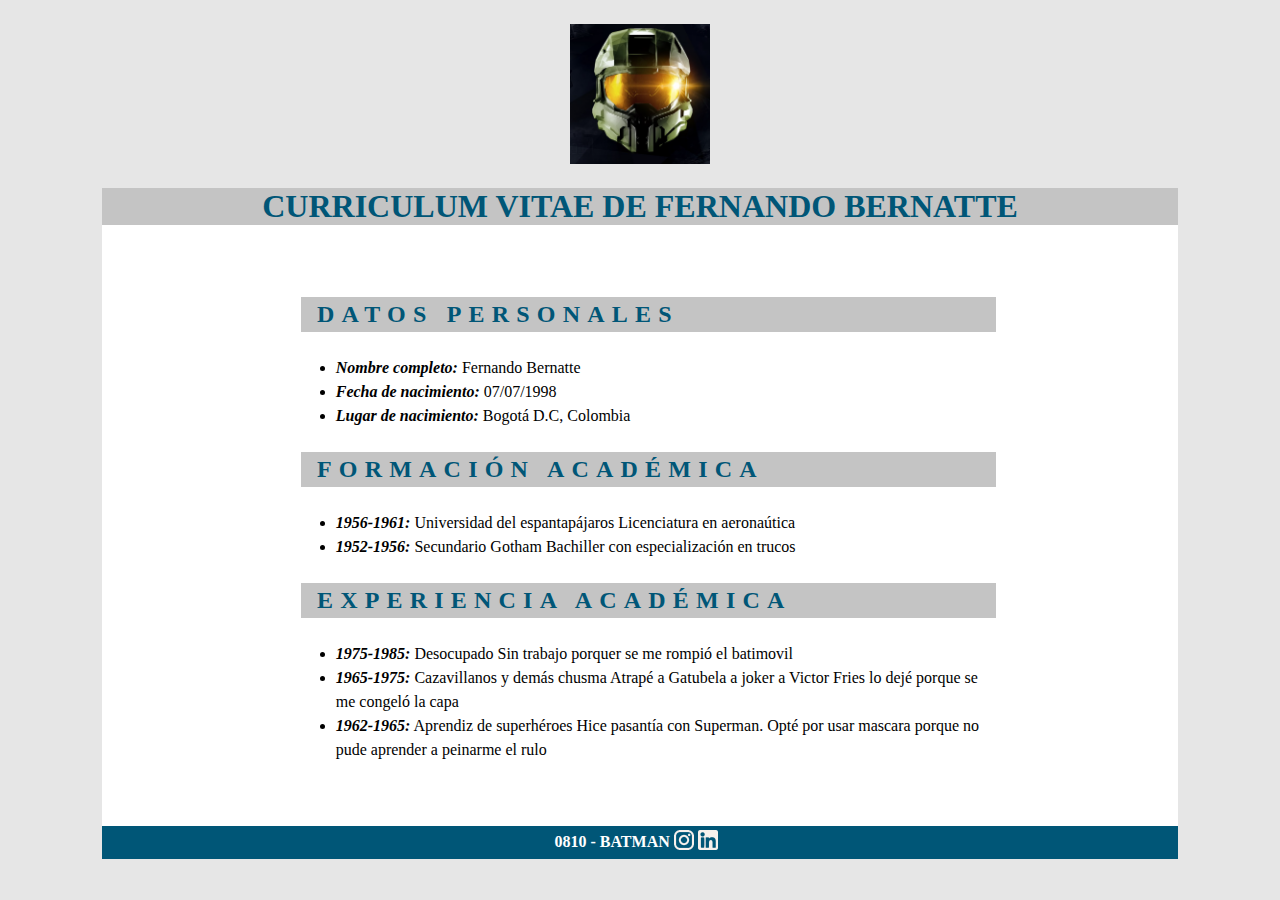
==== index.html @ 6759fad5 "Subo los archivos de la actividad 7 de FrontEND 1" ====
<!DOCTYPE html>
<html lang="en">

<head>
    <meta charset="UTF-8">
    <meta http-equiv="X-UA-Compatible" content="IE=edge">
    <meta name="viewport" content="width=device-width, initial-scale=1.0">
    <title>Document</title>
    <link rel="stylesheet" href="estilos/styles.css">
</head>

<body>

    <header>

        <img src="img/foto-portada.png" alt="Foto de masterchief de Halo" height="140" width="140" />
        <h1>CURRICULUM VITAE DE FERNANDO BERNATTE</h1>

    </header>

    <main>

        <div id="prime">

            <section>

                <h3>DATOS PERSONALES</h3>
                <ul>

                    <li class="li-margin"><span class="negrita cursiva">Nombre completo:</span> Fernando Bernatte</li>
                    <li class="li-margin"><span class="negrita cursiva">Fecha de nacimiento:</span> 07/07/1998</li>
                    <li class="li-margin"><span class="negrita cursiva">Lugar de nacimiento:</span> Bogotá D.C, Colombia
                    </li>

                </ul>

            </section>

            <section>

                <h3>FORMACIÓN ACADÉMICA</h3>
                <ul>
                    <li class="li-margin"><span class="negrita cursiva">1956-1961:</span> Universidad del espantapájaros
                        Licenciatura en aeronaútica</li>
                    <li class="li-margin"><span class="negrita cursiva">1952-1956:</span> Secundario Gotham
                        Bachiller con especialización en trucos</li>
                </ul>

            </section>

            <section>

                <h3>EXPERIENCIA ACADÉMICA</h3>
                <ul>

                    <li class="li-margin"><span class="negrita cursiva">1975-1985:</span> Desocupado
                        Sin trabajo porquer se me rompió el batimovil</li>
                    <li class="li-margin"><span class="negrita cursiva">1965-1975:</span> Cazavillanos y demás chusma
                        Atrapé a Gatubela a joker a Victor Fries lo dejé porque se me congeló la capa</li>
                    <li class="li-margin"><span class="negrita cursiva">1962-1965:</span> Aprendiz de superhéroes
                        Hice pasantía con Superman. Opté por usar mascara porque no pude aprender a peinarme el rulo
                    </li>

                </ul>

            </section>

        </div>

    </main>

    <footer>
        <div>
            <div>0810 - BATMAN</div>
            <a href="#" alt="Instagram"><img src="img/insta.png" alt="Instagram Logo"></a>
            <a href="#" alt="Linkedin"><img src="img/linked.png" alt="Linked In Logo"></a>
        </div>
    </footer>

</body>

</html>
---- estilos/styles.css ----
* {
    margin: 0;
    padding: 0;
    font-size: 16px;
}

body {
    background-color: #E6E6E6;
    margin-left: 8%;
    margin-right: 8%;
    margin-top: 24px;
}

header {
    background-color: #E6E6E6;
}

header >    img {
    display: block;
    margin-left: auto;
    margin-right: auto;
    margin-bottom: 24px;
}

header > h1 {
    font-family: Times New Roman;
    font-style: normal;
    font-size: 32px;
    text-align: center;
    background-color: #C4C4C4;
    color: #005677
}

main {
    background-color: #FFFFFF;
    padding-left: 7.11%;
    padding-right: 5.5%;
}

#prime {
    margin-left: 13%;
    margin-right: 13%;
    padding-bottom: 64px;
    padding-top: 48px;
}

.negrita {
    font-weight: bold;
}

.cursiva {
    font-style: italic;
}

ul {
    margin-left: 5%;
    line-height: 24px;
}

h3 {
    background-color: #C4C4C4;
    color: #005677;
    font-weight: bold;
    letter-spacing: 0.6ch;
    word-spacing: normal;
    font-family: Times New Roman;
    font-size: 24px;
    margin-top: 24px;
    margin-bottom: 24px;
    padding-left: 16px;
    padding-bottom: 4px;
    padding-top: 4px;
}

footer {
    background-color: #005677;
    color: #FFFFFF;
    padding-bottom: 4px;
    padding-top: 4px;
    margin-bottom: 24px;
    font-weight: bold;
    font-size: 24px;
}

footer > div {
    margin-right: auto;
    margin-left: auto;
    width: 171px;
}

footer > div > * {
    display: inline-block;
    vertical-align: middle;
    margin-bottom: 1px;
}
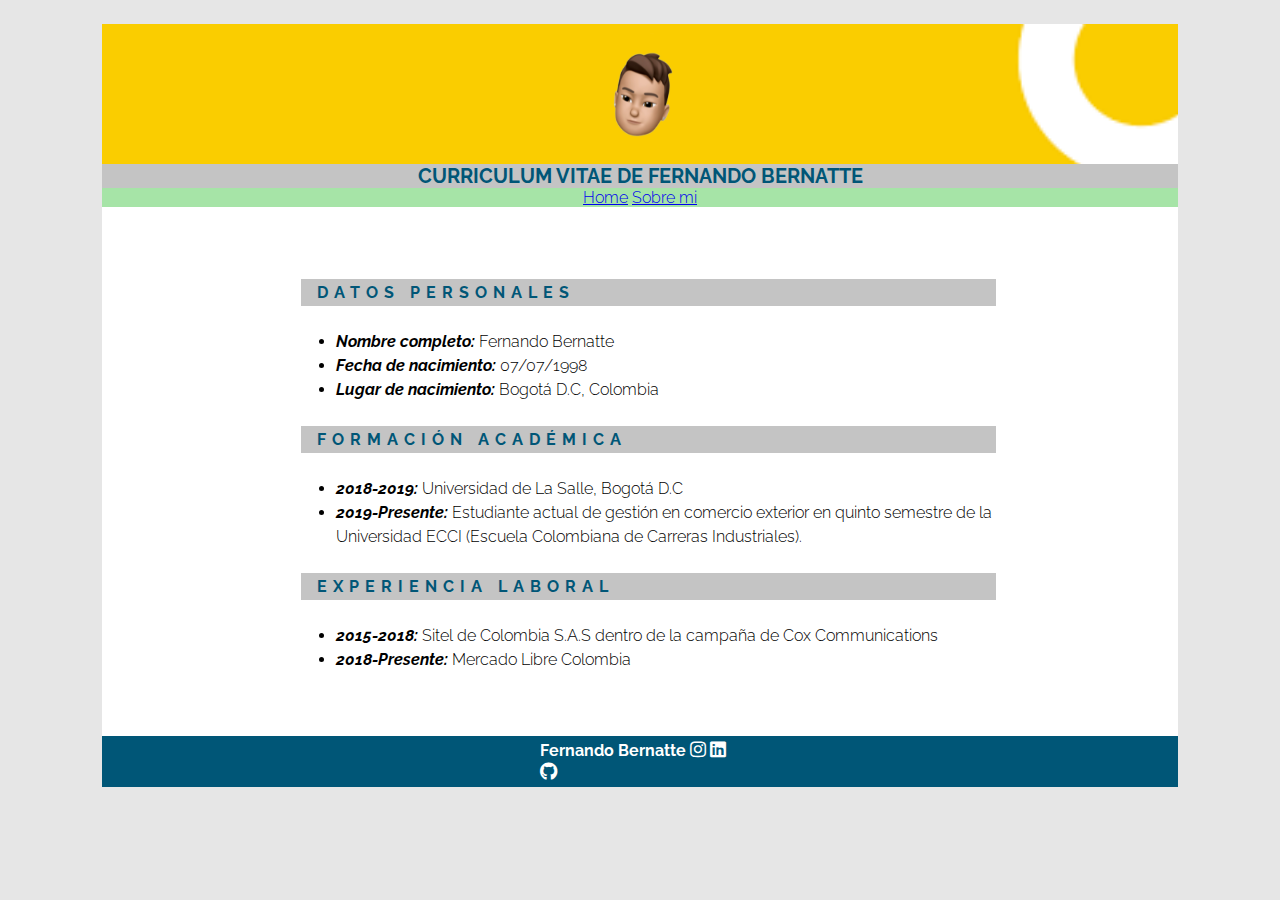
==== commit d985e40b: "Subo el commit de la consigna de la clase 8 de FrontEnd 1" ====
--- a/index.html
+++ b/index.html
@@ -7,15 +7,25 @@
     <meta name="viewport" content="width=device-width, initial-scale=1.0">
     <title>Document</title>
     <link rel="stylesheet" href="estilos/styles.css">
+
+    <link rel="stylesheet" href="https://use.fontawesome.com/releases/v5.15.2/css/all.css">
+
+    <link rel="preconnect" href="https://fonts.gstatic.com">
+    <link href="https://fonts.googleapis.com/css2?family=Raleway:wght@200&display=swap" rel="stylesheet">
 </head>
 
 <body>
 
     <header>
 
-        <img src="img/foto-portada.png" alt="Foto de masterchief de Halo" height="140" width="140" />
+        <img src="img/foto-fer-apple.png" alt="Foto de masterchief de Halo" height="140" width="140" />
         <h1>CURRICULUM VITAE DE FERNANDO BERNATTE</h1>
-
+        <nav>
+            <div class="topnav">
+                <a class="active" href="index.html">Home</a>
+                <a href="sobre-mi.html" target="_blank">Sobre mi</a>
+            </div>
+        </nav>
     </header>
 
     <main>
@@ -40,25 +50,23 @@
 
                 <h3>FORMACIÓN ACADÉMICA</h3>
                 <ul>
-                    <li class="li-margin"><span class="negrita cursiva">1956-1961:</span> Universidad del espantapájaros
-                        Licenciatura en aeronaútica</li>
-                    <li class="li-margin"><span class="negrita cursiva">1952-1956:</span> Secundario Gotham
-                        Bachiller con especialización en trucos</li>
+                    <li class="li-margin"><span class="negrita cursiva">2018-2019:</span> Universidad de La Salle,
+                        Bogotá D.C</li>
+                    <li class="li-margin"><span class="negrita cursiva">2019-Presente:</span> Estudiante actual de
+                        gestión en comercio exterior en quinto semestre de la Universidad ECCI (Escuela Colombiana de
+                        Carreras Industriales).</li>
                 </ul>
 
             </section>
 
             <section>
 
-                <h3>EXPERIENCIA ACADÉMICA</h3>
+                <h3>EXPERIENCIA LABORAL</h3>
                 <ul>
 
-                    <li class="li-margin"><span class="negrita cursiva">1975-1985:</span> Desocupado
-                        Sin trabajo porquer se me rompió el batimovil</li>
-                    <li class="li-margin"><span class="negrita cursiva">1965-1975:</span> Cazavillanos y demás chusma
-                        Atrapé a Gatubela a joker a Victor Fries lo dejé porque se me congeló la capa</li>
-                    <li class="li-margin"><span class="negrita cursiva">1962-1965:</span> Aprendiz de superhéroes
-                        Hice pasantía con Superman. Opté por usar mascara porque no pude aprender a peinarme el rulo
+                    <li class="li-margin"><span class="negrita cursiva">2015-2018:</span> Sitel de Colombia S.A.S dentro
+                        de la campaña de Cox Communications</li>
+                    <li class="li-margin"><span class="negrita cursiva">2018-Presente:</span> Mercado Libre Colombia
                     </li>
 
                 </ul>
@@ -71,9 +79,12 @@
 
     <footer>
         <div>
-            <div>0810 - BATMAN</div>
-            <a href="#" alt="Instagram"><img src="img/insta.png" alt="Instagram Logo"></a>
-            <a href="#" alt="Linkedin"><img src="img/linked.png" alt="Linked In Logo"></a>
+            <div>Fernando Bernatte</div>
+            <a href="https://www.instagram.com/fernandob98/?hl=es" target="_blank" alt="Instagram"><i
+                    class="fab fa-instagram"></i></a>
+            <a href="https://www.linkedin.com/in/nandobernatte/" target="_blank" alt="Linkedin"><i
+                    class="fab fa-linkedin"></i></a>
+            <a href="https://github.com/fbernatte" target="_blank" alt="GitHub"><i class="fab fa-github"></i></a>
         </div>
     </footer>
 
--- a/estilos/styles.css
+++ b/estilos/styles.css
@@ -2,6 +2,8 @@
     margin: 0;
     padding: 0;
     font-size: 16px;
+    font-family: 'Raleway', sans-serif;
+    font-weight: 300;
 }
 
 body {
@@ -13,19 +15,22 @@
 
 header {
     background-color: #E6E6E6;
+    background-image: url('../img/banner-cv.png');
+    background-repeat: no-repeat;
+    background-size: cover;
 }
 
-header >    img {
+header>img {
     display: block;
     margin-left: auto;
     margin-right: auto;
-    margin-bottom: 24px;
 }
 
-header > h1 {
-    font-family: Times New Roman;
+header>h1 {
+    font-weight: bold;
+    font-family: 'Raleway', sans-serif;
     font-style: normal;
-    font-size: 32px;
+    font-size: 20px;
     text-align: center;
     background-color: #C4C4C4;
     color: #005677
@@ -63,8 +68,7 @@
     font-weight: bold;
     letter-spacing: 0.6ch;
     word-spacing: normal;
-    font-family: Times New Roman;
-    font-size: 24px;
+    font-size: 97%;
     margin-top: 24px;
     margin-bottom: 24px;
     padding-left: 16px;
@@ -82,14 +86,39 @@
     font-size: 24px;
 }
 
-footer > div {
+footer>div {
     margin-right: auto;
     margin-left: auto;
-    width: 171px;
+    width: 200px;
 }
 
-footer > div > * {
+footer>div>* {
     display: inline-block;
     vertical-align: middle;
     margin-bottom: 1px;
 }
+
+.fab {
+    font-size: large;
+    color: white;
+}
+
+.fab:hover {
+    color: red;
+}
+
+body footer div {
+    font-weight: bold;
+}
+
+.topnav {
+    text-align: center;
+    background-color: rgba(130, 238, 238, 0.7);
+    font-weight: 900;
+}
+
+/* Aquí empizan los CSS de la página sobre-mi.html  */
+
+#top-page-2 {
+    text-align: center;
+}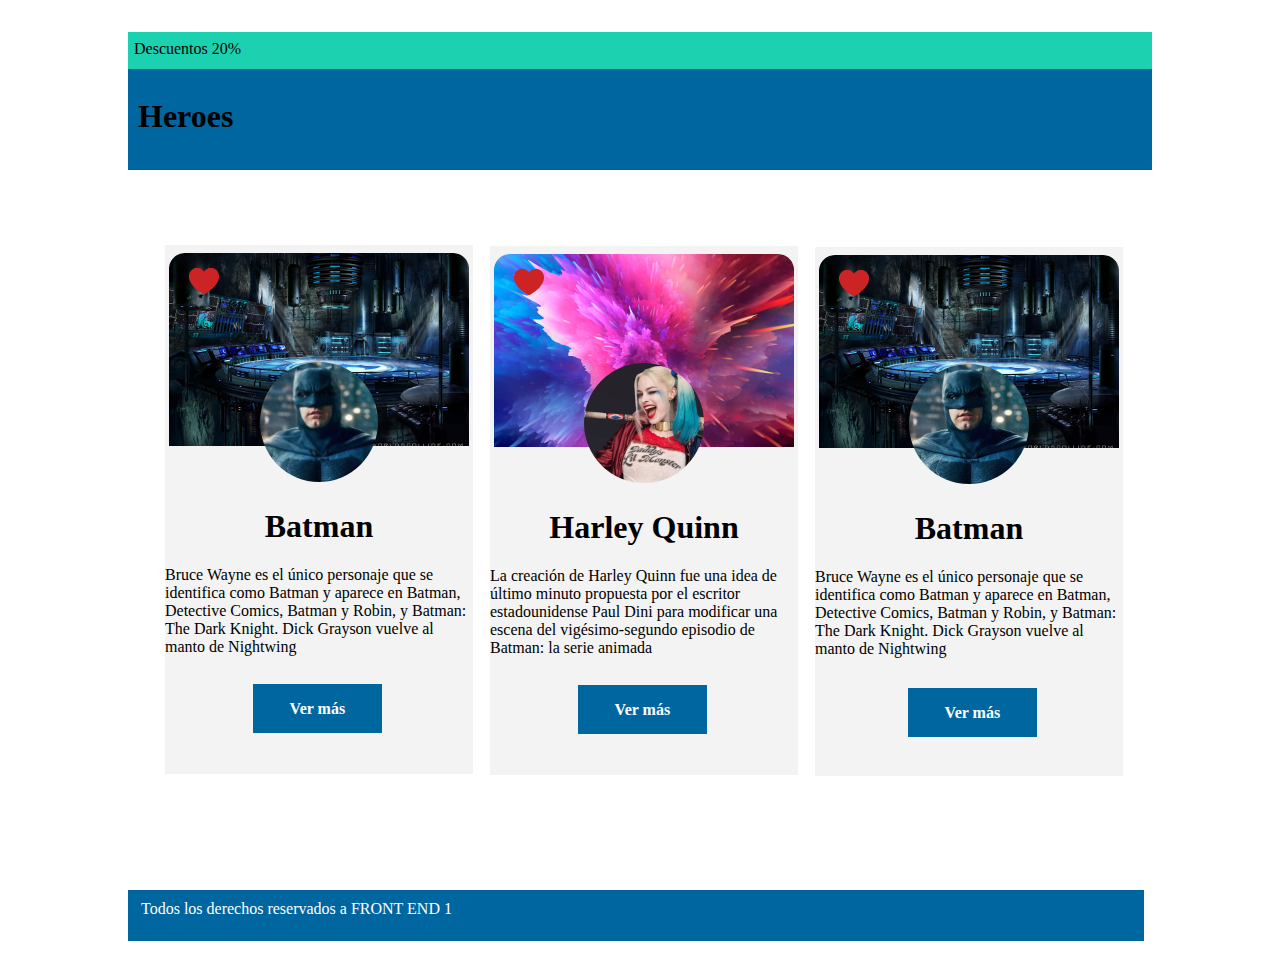
==== commit 387bc020: "Subo la respuesta de la consigna de la clase 10 ya realizada y finalizada" ====
--- a/index.html
+++ b/index.html
@@ -5,88 +5,102 @@
     <meta charset="UTF-8">
     <meta http-equiv="X-UA-Compatible" content="IE=edge">
     <meta name="viewport" content="width=device-width, initial-scale=1.0">
-    <title>Document</title>
-    <link rel="stylesheet" href="estilos/styles.css">
-
-    <link rel="stylesheet" href="https://use.fontawesome.com/releases/v5.15.2/css/all.css">
-
-    <link rel="preconnect" href="https://fonts.gstatic.com">
-    <link href="https://fonts.googleapis.com/css2?family=Raleway:wght@200&display=swap" rel="stylesheet">
+    <title>Consigna de la clase 10</title>
+    <link rel="stylesheet" href="styles.css">
 </head>
 
 <body>
+    <div class="contenedor1">
+        <p id="primerp">Descuentos 20%</p>
+    </div>
+    <div class="contenedor2">
 
-    <header>
+        <h1 class="heroes">Heroes</h1>
 
-        <img src="img/foto-fer-apple.png" alt="Foto de masterchief de Halo" height="140" width="140" />
-        <h1>CURRICULUM VITAE DE FERNANDO BERNATTE</h1>
-        <nav>
-            <div class="topnav">
-                <a class="active" href="index.html">Home</a>
-                <a href="sobre-mi.html" target="_blank">Sobre mi</a>
+    </div>
+
+
+    <main class="main">
+
+
+        <div class="contenedor3">
+            <img class="foto-del-batman-1" src="img/foto-contenedor-3.png" alt="Foto del laboratorio de Batman">
+            <img class="foto1" src="img/foto-pequena-de-batman-izquierda.png" alt="Batman pequeño">
+            <img class="small1" src="./img/small-hearth.png" alt="Foto de un corazon pequeñito">
+
+            <h1 class="primer-batman">Batman</h1>
+            <p class="texto-primer-batman">Bruce Wayne es el único personaje que se identifica como Batman y aparece en
+                Batman, Detective Comics, Batman y Robin, y Batman: The Dark Knight. Dick Grayson vuelve al manto de
+                Nightwing
+
+            </p>
+
+            <div class="contenedor6">
+                <p class="vermas-color">Ver más</p>
             </div>
-        </nav>
-    </header>
-
-    <main>
-
-        <div id="prime">
-
-            <section>
-
-                <h3>DATOS PERSONALES</h3>
-                <ul>
-
-                    <li class="li-margin"><span class="negrita cursiva">Nombre completo:</span> Fernando Bernatte</li>
-                    <li class="li-margin"><span class="negrita cursiva">Fecha de nacimiento:</span> 07/07/1998</li>
-                    <li class="li-margin"><span class="negrita cursiva">Lugar de nacimiento:</span> Bogotá D.C, Colombia
-                    </li>
-
-                </ul>
-
-            </section>
-
-            <section>
-
-                <h3>FORMACIÓN ACADÉMICA</h3>
-                <ul>
-                    <li class="li-margin"><span class="negrita cursiva">2018-2019:</span> Universidad de La Salle,
-                        Bogotá D.C</li>
-                    <li class="li-margin"><span class="negrita cursiva">2019-Presente:</span> Estudiante actual de
-                        gestión en comercio exterior en quinto semestre de la Universidad ECCI (Escuela Colombiana de
-                        Carreras Industriales).</li>
-                </ul>
-
-            </section>
-
-            <section>
-
-                <h3>EXPERIENCIA LABORAL</h3>
-                <ul>
-
-                    <li class="li-margin"><span class="negrita cursiva">2015-2018:</span> Sitel de Colombia S.A.S dentro
-                        de la campaña de Cox Communications</li>
-                    <li class="li-margin"><span class="negrita cursiva">2018-Presente:</span> Mercado Libre Colombia
-                    </li>
-
-                </ul>
-
-            </section>
 
         </div>
+
+
+        <div class="contenedor4">
+
+            <img class="foto-del-batman-2" src="img/foto-contenedor-4.png" alt="Foto de Harley con muchos colores">
+            <img  class="foto2" src="img/foto-pequena-de-centro.png" alt="Foto de Harley Quinn">
+
+            <img class="small2" src="./img/small-hearth.png" alt="Foto de un corazon pequeñito">
+            
+            <h1 class="segundo-batman">Harley Quinn</h1>
+
+            <p class="texto-segundo-batman">La creación de Harley Quinn fue una idea de último minuto propuesta por el
+                escritor estadounidense Paul Dini para modificar una escena del vigésimo-segundo episodio de Batman: la
+                serie animada
+
+            </p>
+
+            <div class="contenedor7">
+                <p class="vermas-color">Ver más</p>
+            </div>
+
+        </div>
+
+
+
+        <div class="contenedor5">
+
+            <img class="foto-del-batman-3" src="img/foto-contenedor-5.png" alt="Otra foto del laboratorio de Batman">
+
+            <img  class="foto3" src="img/foto-pequena-de-batman-derecha.png" alt="Batman pequeño">
+
+
+            <img class="small3"  src="./img/small-hearth.png" alt="Foto de un corazon pequeñito">
+
+
+            <h1 class="tercer-batman">Batman</h1>
+
+            <p class="texto-tercer-batman">Bruce Wayne es el único personaje que se identifica como Batman y aparece en
+                Batman, Detective Comics, Batman y Robin, y Batman: The Dark Knight. Dick Grayson vuelve al manto de
+                Nightwing
+
+            </p>
+
+            <div class="contenedor8">
+
+                <p class="vermas-color">Ver más</p>
+            </div>
+
+        </div>
+
+
 
     </main>
 
     <footer>
-        <div>
-            <div>Fernando Bernatte</div>
-            <a href="https://www.instagram.com/fernandob98/?hl=es" target="_blank" alt="Instagram"><i
-                    class="fab fa-instagram"></i></a>
-            <a href="https://www.linkedin.com/in/nandobernatte/" target="_blank" alt="Linkedin"><i
-                    class="fab fa-linkedin"></i></a>
-            <a href="https://github.com/fbernatte" target="_blank" alt="GitHub"><i class="fab fa-github"></i></a>
-        </div>
+
+        <p class="pfinalabajo">Todos los derechos reservados a FRONT END 1</p>
+
+
     </footer>
+
 
 </body>
 
--- a/styles.css
+++ b/styles.css
@@ -0,0 +1,202 @@
+body {
+    width: 1024px;
+    height: 908px;
+    text-align: center;
+    margin-left: auto;
+    margin-right: auto;
+    margin-top: 32px;
+    margin-bottom: 30px;
+}
+
+#primerp {
+    text-align: left;
+    margin: 0px 0px 3px 6px;
+    background: #1CD1B0;
+    padding: 8px 0px 0px 0px;
+}
+
+.contenedor1 {
+    background: #1CD1B0;
+    height: 38px;
+}
+
+.contenedor2 {
+    text-align: left;
+    background: #00669F;
+    height: 101px;
+    margin: -22px 0px 0px 0px;
+}
+
+.heroes {
+    padding: 29px 0px 0px 10px;
+}
+
+.main {
+    height: 617px;
+    padding-right: 32px;
+    padding-left: 32px;
+    position: relative;
+    width: 952px;
+}
+
+.contenedor3 {
+    height: 529px;
+    margin: 75px 18px 0px 5px;
+    position: absolute;
+    width: 308px;
+    background: #F3F3F3;
+}
+
+.contenedor4 {
+    height: 529px;
+    position: absolute;
+    width: 308px;
+    left: 362px;
+    top: 76px;
+    background: #F3F3F3;
+}
+
+.contenedor5 {
+    height: 529px;
+    position: absolute;
+    width: 308px;
+    margin: 0px 0px 0px 0px;
+    left: 687px;
+    top: 77px;
+    background: #F3F3F3;
+}
+
+h1, p {
+    position: relative;
+}
+
+.primer-batman {
+    top: -88px;
+}
+
+.texto-primer-batman {
+    text-align: left;
+    top: -88px;
+}
+
+.foto-del-batman-1 {
+    margin-right: 631px;
+    padding-top: 8px;
+    width: 300px;
+    height: 193px;
+    margin: 0px 0px 0px 0px;
+    border-radius: 16px 16px 0px 0px;
+}
+
+.foto-del-batman-2 {
+    padding-top: 8px;
+    width: 300px;
+    height: 193px;
+    margin: 0px 0px 0px 0px;
+    border-radius: 16px 16px 0px 0px;
+}
+
+.foto-del-batman-3 {
+    padding-top: 8px;
+    width: 300px;
+    height: 193px;
+    border-radius: 16px 16px 0px 0px;
+}
+
+.segundo-batman {
+    top: -88px;
+}
+
+.tercer-batman {
+    top: -88px;
+}
+
+.texto-segundo-batman {
+    text-align: left;
+    top: -88px;
+}
+
+.texto-tercer-batman {
+    text-align: left;
+    top: -88px;
+}
+
+.contenedor6 {
+    position: absolute;
+    width: 128.78px;
+    height: 48.52px;
+    background: #00669F;
+    margin: 0px 0px 0px 0px;
+    top: 439px;
+    left: 88px;
+}
+
+.contenedor7 {
+    width: 128.78px;
+    height: 48.52px;
+    position: absolute;
+    left: 88px;
+    margin: 0px 0px 0px 0px;
+    background: #00669F;
+    top: 439px;
+}
+
+.contenedor8 {
+    width: 128.78px;
+    height: 48.52px;
+    margin: 0px 0px 0px 0px;
+    background: #00669F;
+    top: 441px;
+    position: absolute;
+    left: 93px;
+}
+
+.vermas-color {
+    color: white;
+    font-weight: bold;
+}
+
+.foto1 {
+    position: relative;
+    z-index: 2;
+    top: -88px;
+    border-radius: 50%;
+    height: 120px;
+    width: 118px;
+}
+
+.foto2 {
+    position: relative;
+    z-index: 2;
+    top: -88px;
+    border-radius: 50%;
+}
+
+.foto3 {
+    position: relative;
+    z-index: 2;
+    top: -88px;
+    border-radius: 50%;
+}
+
+footer {
+    position: relative;
+    width: 1016px;
+    height: 51px;
+    bottom: -87px;
+    background: #00669F;
+}
+
+.pfinalabajo {
+    text-align: left;
+    background: #00669F;
+    color: white;
+    padding-top: 10px;
+    padding-left: 13px;
+}
+
+.small1, .small2, .small3 {
+    position: absolute;
+    left: 24px;
+    top: 22px;
+}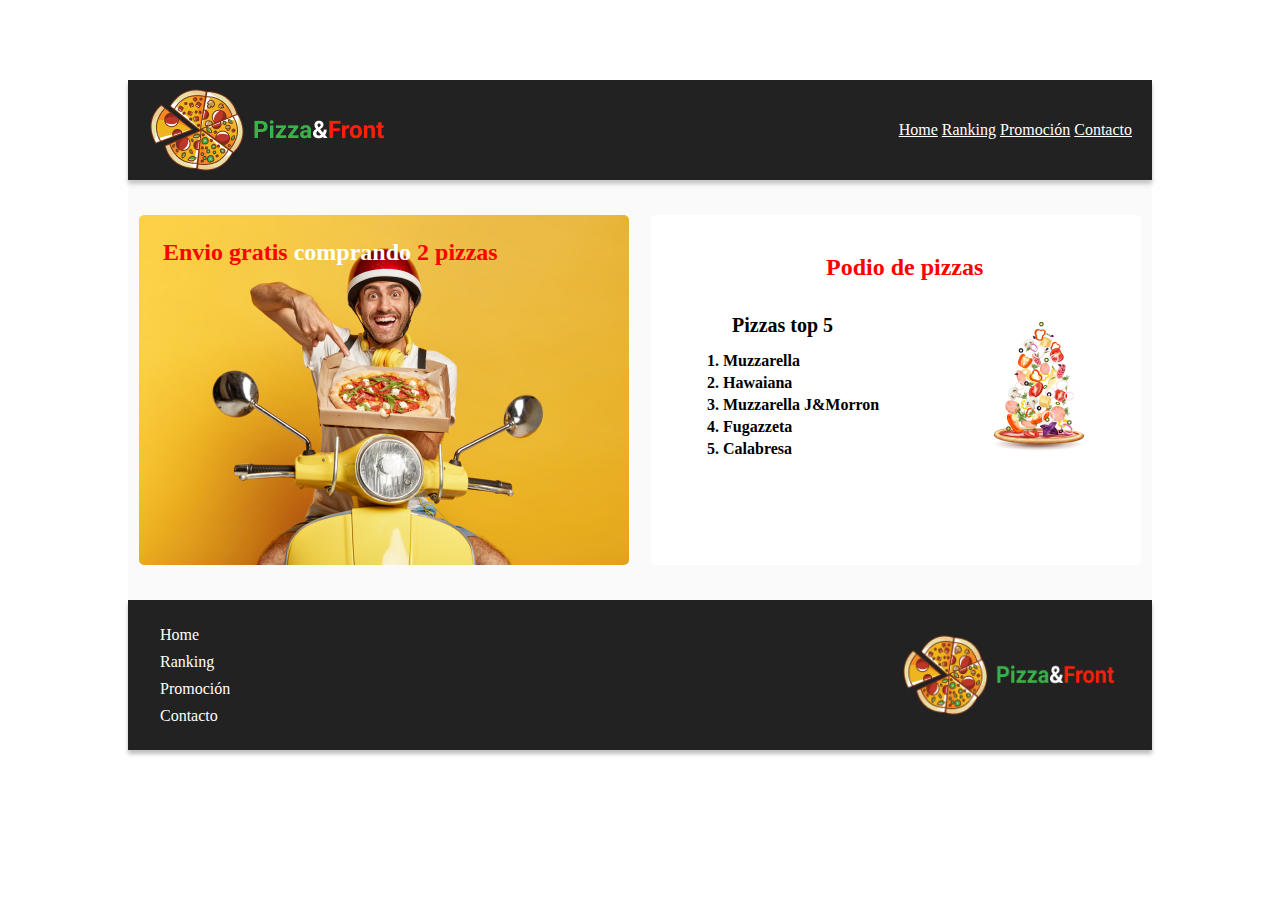
==== commit 53930e27: "Commit de la ejercitación de la clase número 11 de FrontEnd, entega final" ====
--- a/index.html
+++ b/index.html
@@ -5,103 +5,79 @@
     <meta charset="UTF-8">
     <meta http-equiv="X-UA-Compatible" content="IE=edge">
     <meta name="viewport" content="width=device-width, initial-scale=1.0">
-    <title>Consigna de la clase 10</title>
-    <link rel="stylesheet" href="styles.css">
+    <title>Consigna de la clase 11</title>
+    <link rel="stylesheet" href="./styles/styles.css">
 </head>
 
 <body>
-    <div class="contenedor1">
-        <p id="primerp">Descuentos 20%</p>
-    </div>
-    <div class="contenedor2">
 
-        <h1 class="heroes">Heroes</h1>
+    <header>
 
-    </div>
+        <img src="./img/logo-pizza.png" alt="Logo de una pizza">
+
+        <nav>
+
+            <ul type="none" class="caja1">
+                <li><a id="colorlink" href="#">Home</a></li>
+                <li><a id="colorlink" href="#">Ranking</a></li>
+                <li><a id="colorlink" href="#">Promoción</a></li>
+                <li><a id="colorlink" href="#">Contacto</a></li>
+            </ul>
 
 
-    <main class="main">
+        </nav>
 
 
-        <div class="contenedor3">
-            <img class="foto-del-batman-1" src="img/foto-contenedor-3.png" alt="Foto del laboratorio de Batman">
-            <img class="foto1" src="img/foto-pequena-de-batman-izquierda.png" alt="Batman pequeño">
-            <img class="small1" src="./img/small-hearth.png" alt="Foto de un corazon pequeñito">
+    </header>
 
-            <h1 class="primer-batman">Batman</h1>
-            <p class="texto-primer-batman">Bruce Wayne es el único personaje que se identifica como Batman y aparece en
-                Batman, Detective Comics, Batman y Robin, y Batman: The Dark Knight. Dick Grayson vuelve al manto de
-                Nightwing
+    <main>
 
-            </p>
+        <div class="contenedor1">
+            <h2 class="texto1">
+                <span class="enviogratis">Envio gratis</span> comprando <span class="enviogratis">2 pizzas</span>
+            </h2>
+        </div>
+        <div class="contenedor2">
 
-            <div class="contenedor6">
-                <p class="vermas-color">Ver más</p>
-            </div>
+            <img class="foto-arbol-right" src="./img/tree.jpg" alt="Árbol de navidad pequeñito">
+
+            <h2 class="podio">Podio de pizzas</h2>
+
+            <h3 class="top">Pizzas top 5</h3>
+
+            <p class="text-container-right">1. Muzzarella</p>
+            <p class="text-container-right">2. Hawaiana</p>
+            <p class="text-container-right">3. Muzzarella J&Morron</p>
+            <p class="text-container-right">4. Fugazzeta</p>
+            <p class="text-container-right">5. Calabresa</p>
 
         </div>
-
-
-        <div class="contenedor4">
-
-            <img class="foto-del-batman-2" src="img/foto-contenedor-4.png" alt="Foto de Harley con muchos colores">
-            <img  class="foto2" src="img/foto-pequena-de-centro.png" alt="Foto de Harley Quinn">
-
-            <img class="small2" src="./img/small-hearth.png" alt="Foto de un corazon pequeñito">
-            
-            <h1 class="segundo-batman">Harley Quinn</h1>
-
-            <p class="texto-segundo-batman">La creación de Harley Quinn fue una idea de último minuto propuesta por el
-                escritor estadounidense Paul Dini para modificar una escena del vigésimo-segundo episodio de Batman: la
-                serie animada
-
-            </p>
-
-            <div class="contenedor7">
-                <p class="vermas-color">Ver más</p>
-            </div>
-
-        </div>
-
-
-
-        <div class="contenedor5">
-
-            <img class="foto-del-batman-3" src="img/foto-contenedor-5.png" alt="Otra foto del laboratorio de Batman">
-
-            <img  class="foto3" src="img/foto-pequena-de-batman-derecha.png" alt="Batman pequeño">
-
-
-            <img class="small3"  src="./img/small-hearth.png" alt="Foto de un corazon pequeñito">
-
-
-            <h1 class="tercer-batman">Batman</h1>
-
-            <p class="texto-tercer-batman">Bruce Wayne es el único personaje que se identifica como Batman y aparece en
-                Batman, Detective Comics, Batman y Robin, y Batman: The Dark Knight. Dick Grayson vuelve al manto de
-                Nightwing
-
-            </p>
-
-            <div class="contenedor8">
-
-                <p class="vermas-color">Ver más</p>
-            </div>
-
-        </div>
-
 
 
     </main>
 
     <footer>
 
-        <p class="pfinalabajo">Todos los derechos reservados a FRONT END 1</p>
+        <img src="./img/logo-pizza.png" alt="Logo de una pizza" class="logo-abajo">
+
+        <nav>
+
+            <ul type="none">
+                <li id="colorlink" class="listas-abajo">Home</li>
+                <li id="colorlink" class="listas-abajo">Ranking</li>
+                <li id="colorlink" class="listas-abajo">Promoción</li>
+                <li id="colorlink" class="listas-abajo">Contacto</li>
+            </ul>
+
+
+        </nav>
 
 
     </footer>
 
-
 </body>
 
-</html>+</html>
+
+<!--Creado con mucho amor por Fernando Bernatte
+email: col5s@icloud.com -->--- a/styles/styles.css
+++ b/styles/styles.css
@@ -0,0 +1,164 @@
+* {
+    box-sizing: border-box;
+    margin: 0;
+    padding: 0;
+}
+
+body {
+    margin-left: auto;
+    margin-right: auto;
+    margin-top: 80px;
+    height: 678px;
+    width: 1024px;
+}
+
+header {
+    width: 1019pxx;
+    height: 100px;
+    background: #222222;
+    box-shadow: 0px 4px 4px rgba(0, 0, 0, 0.25);
+    display: flex;
+    flex-wrap: wrap;
+    justify-content: space-between;
+    align-items: center;
+}
+
+header>img {
+    margin-left: 22px;
+}
+
+li {
+    display: inline-block;
+}
+
+#colorlink {
+    color: white;
+}
+
+ul.caja1 {
+    padding-right: 20px;
+}
+
+main {
+    width: auto;
+    height: 420px;
+    display: flex;
+    justify-content: space-around;
+    align-items: center;
+    background: rgba(229, 229, 229, 0.2);
+}
+
+.contenedor1, .contenedor2 {
+    width: 490px;
+    height: 350px;
+    border-radius: 1% 1% 1% 1%;
+}
+
+div.contenedor1 {
+    background-image: url('../img/pic-left-big.jpg');
+    display: flex;
+}
+
+.texto1 {
+    width: 350.64px;
+    height: 28px;
+    align-self: flex-start;
+    margin-top: 23px;
+    margin-left: 24px;
+    color: white;
+    font-weight: bold;
+    font-style: normal;
+    font-size: 24px;
+    line-height: 28px;
+}
+
+span.enviogratis {
+    color: red;
+    font-weight: bold;
+    font-family: Roboto;
+    font-style: normal;
+    font-size: 24px;
+    line-height: 28px;
+}
+
+p.text-container-right {
+    font-family: Roboto;
+    font-style: normal;
+    font-weight: bold;
+    font-size: 16px;
+    line-height: 19px;
+    padding-top: 3px;
+}
+
+h3.top {
+    font-family: Roboto;
+    font-style: normal;
+    font-weight: bold;
+    font-size: 20px;
+    line-height: 23px;
+    position: absolute;
+    left: 25px;
+    top: 99px;
+}
+
+.contenedor2 {
+    position: relative;
+    width: 490px;
+    height: 350px;
+    background-color: white;
+}
+
+img.foto-arbol-right {
+    position: relative;
+    left: 341px;
+    top: 107px;
+}
+
+h2, p.text-container-right, h3.top {
+    margin-left: 56px;
+}
+
+h2.podio {
+    color: red;
+    font-family: Roboto;
+    font-style: normal;
+    font-weight: bold;
+    font-size: 24px;
+    line-height: 28px;
+    position: absolute;
+    top: 38px;
+    left: 119px;
+}
+
+footer {
+    width: auto;
+    height: 150px;
+    left: calc(50% - 1024px/2);
+    bottom: 8px;
+    background: #222222;
+    box-shadow: 0px 4px 4px rgba(0, 0, 0, 0.25);
+    display: flex;
+    flex-direction: row-reverse;
+    justify-content: space-between;
+    align-items: center;
+}
+
+.logo-abajo {
+    width: 212px;
+    height: 80px;
+    margin-right: 37px;
+}
+
+li.listas-abajo {
+    display: block;
+    margin-left: 28px;
+    padding: 4px;
+    font-family: Roboto;
+    font-style: normal;
+    font-weight: normal;
+    font-size: 16px;
+    line-height: 19px;
+}
+
+/* Creado con mucho amor por Fernando Bernatte
+email: col5s@icloud.com */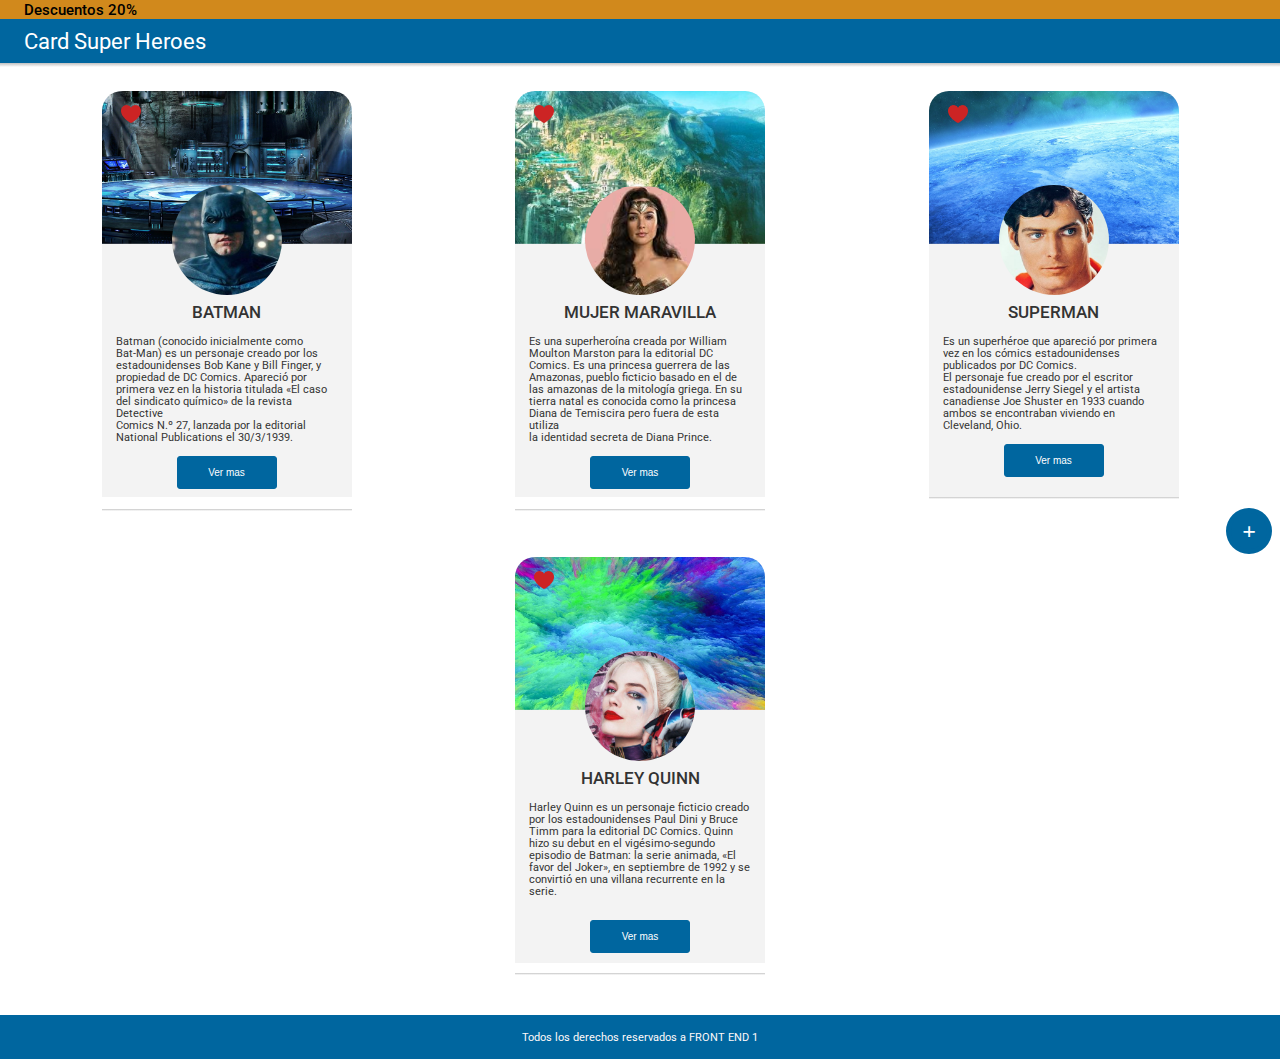
==== commit b12eb72c: "Subo los ejercicios de la clase 14 de FrontEND" ====
--- a/index.html
+++ b/index.html
@@ -5,79 +5,103 @@
     <meta charset="UTF-8">
     <meta http-equiv="X-UA-Compatible" content="IE=edge">
     <meta name="viewport" content="width=device-width, initial-scale=1.0">
-    <title>Consigna de la clase 11</title>
+    <title>Clase 14 de Front End</title>
     <link rel="stylesheet" href="./styles/styles.css">
+    <!-- Fonts -->
+    <link rel="preconnect" href="https://fonts.googleapis.com">
+    <link rel="preconnect" href="https://fonts.gstatic.com" crossorigin>
+    <link
+        href="https://fonts.googleapis.com/css2?family=Roboto:ital,wght@0,100;0,300;0,400;0,500;0,700;0,900;1,100;1,300;1,400;1,500;1,700;1,900&display=swap"
+        rel="stylesheet">
+    <!-- End of Fonts -->
+    <!-- Beggining Icons -->
+    <script src="https://kit.fontawesome.com/f1ca4cd181.js" crossorigin="anonymous"></script>
+    <!-- End Icons -->
 </head>
 
 <body>
-
-    <header>
-
-        <img src="./img/logo-pizza.png" alt="Logo de una pizza">
-
-        <nav>
-
-            <ul type="none" class="caja1">
-                <li><a id="colorlink" href="#">Home</a></li>
-                <li><a id="colorlink" href="#">Ranking</a></li>
-                <li><a id="colorlink" href="#">Promoción</a></li>
-                <li><a id="colorlink" href="#">Contacto</a></li>
-            </ul>
-
-
-        </nav>
-
-
-    </header>
-
-    <main>
-
-        <div class="contenedor1">
-            <h2 class="texto1">
-                <span class="enviogratis">Envio gratis</span> comprando <span class="enviogratis">2 pizzas</span>
-            </h2>
-        </div>
-        <div class="contenedor2">
-
-            <img class="foto-arbol-right" src="./img/tree.jpg" alt="Árbol de navidad pequeñito">
-
-            <h2 class="podio">Podio de pizzas</h2>
-
-            <h3 class="top">Pizzas top 5</h3>
-
-            <p class="text-container-right">1. Muzzarella</p>
-            <p class="text-container-right">2. Hawaiana</p>
-            <p class="text-container-right">3. Muzzarella J&Morron</p>
-            <p class="text-container-right">4. Fugazzeta</p>
-            <p class="text-container-right">5. Calabresa</p>
-
-        </div>
-
-
-    </main>
-
+    <div class="page-content">
+        <header>
+            <div class="top-bar">
+                <h3>Descuentos 20%</h3>
+            </div>
+            <div class="bottom-bar">
+                <h1>Card Super Heroes</h1>
+            </div>
+            <div class="shadow"></div>
+        </header>
+        <main>
+            <div class="wrapper">
+                <img class="background" src="./img/pic-fondo-batman.png" alt="">
+                <img class="heart" src="./img/heart-little.png" alt="">
+                <img class="superhero" src="./img/batman-frente.png" alt="">
+                <h2>Batman</h2>
+                <p>Batman (conocido inicialmente como<br>
+                    Bat-Man) es un personaje creado por los<br>
+                    estadounidenses Bob Kane y Bill Finger, y<br>
+                    propiedad de DC Comics. Apareció por<br>
+                    primera vez en la historia titulada «El caso<br>
+                    del sindicato químico» de la revista Detective<br>
+                    Comics N.º 27, lanzada por la editorial<br>
+                    National Publications el 30/3/1939.</p>
+                <button>Ver mas</button>
+                <div class="mini-shadow"></div>
+            </div>
+            <div class="wrapper">
+                <img class="background" src="./img/pic-fondo-marvel-wo.png" alt="">
+                <img class="heart" src="./img/heart-little.png" alt="">
+                <img class="superhero" src="./img/wonder-front.png" alt="">
+                <h2>Mujer Maravilla</h2>
+                <p>Es una superheroína creada por William<br>
+                    Moulton Marston para la editorial DC<br>
+                    Comics. Es una princesa guerrera de las<br>
+                    Amazonas, pueblo ficticio basado en el de<br>
+                    las amazonas de la mitología griega. En su<br>
+                    tierra natal es conocida como la princesa<br>
+                    Diana de Temiscira pero fuera de esta utiliza<br>
+                    la identidad secreta de Diana Prince. </p>
+                <button>Ver mas</button>
+                <div class="mini-shadow"></div>
+            </div>
+            <div class="wrapper">
+                <img class="background" src="./img/pic-fondo-superman.png" alt="">
+                <img class="heart" src="./img/heart-little.png" alt="">
+                <img class="superhero" src="./img/superman-front.png" alt="">
+                <img class="superhero hidden" src="img/superman2.png" alt="">
+                <h2>Superman</h2>
+                <p>Es un superhéroe que apareció por primera<br>
+                    vez en los cómics estadounidenses<br>
+                    publicados por DC Comics.<br>
+                    ​El personaje fue creado por el escritor<br>
+                    estadounidense Jerry Siegel y el artista<br>
+                    canadiense Joe Shuster en 1933 cuando<br>
+                    ambos se encontraban viviendo en<br>
+                    Cleveland, Ohio. </p>
+                <button>Ver mas</button>
+                <div class="mini-shadow"></div>
+            </div>
+            <div class="wrapper hidden harley">
+                <img class="background" src="./img/pic-fondo-harley.png" alt="">
+                <img class="heart" src="./img/heart-little.png" alt="">
+                <img class="superhero" src="./img/harley-front.png" alt="">
+                <h2>Harley Quinn</h2>
+                <p>Harley Quinn es un personaje ficticio creado<br>
+                    por los estadounidenses Paul Dini y Bruce<br>
+                    Timm para la editorial DC Comics. Quinn<br>
+                    hizo su debut en el vigésimo-segundo<br>
+                    episodio de Batman: la serie animada, «El<br>
+                    favor del Joker», en septiembre de 1992 y se<br>
+                    convirtió en una villana recurrente en la serie.</p>
+                <button>Ver mas</button>
+                <div class="mini-shadow"></div>
+            </div>
+            <div class="plus">+</div>
+        </main>
+    </div>
     <footer>
-
-        <img src="./img/logo-pizza.png" alt="Logo de una pizza" class="logo-abajo">
-
-        <nav>
-
-            <ul type="none">
-                <li id="colorlink" class="listas-abajo">Home</li>
-                <li id="colorlink" class="listas-abajo">Ranking</li>
-                <li id="colorlink" class="listas-abajo">Promoción</li>
-                <li id="colorlink" class="listas-abajo">Contacto</li>
-            </ul>
-
-
-        </nav>
-
-
+        <p>Todos los derechos reservados a FRONT END 1</p>
+        <i class="fab fa-github"></i>
     </footer>
-
 </body>
 
-</html>
-
-<!--Creado con mucho amor por Fernando Bernatte
-email: col5s@icloud.com -->+</html>--- a/styles/styles.css
+++ b/styles/styles.css
@@ -4,161 +4,262 @@
     padding: 0;
 }
 
-body {
-    margin-left: auto;
-    margin-right: auto;
-    margin-top: 80px;
-    height: 678px;
-    width: 1024px;
-}
-
-header {
-    width: 1019pxx;
-    height: 100px;
-    background: #222222;
-    box-shadow: 0px 4px 4px rgba(0, 0, 0, 0.25);
+h1, h2, h3, h4, h5, h6, p {
+    font-family: 'Roboto', sans-serif;
+    font-weight: 400;
+}
+
+h1 {
+    font-size: 22px;
+}
+
+h2 {
+    font-size: 17px;
+    font-weight: 500;
+    text-align: center;
+    text-transform: uppercase;
+}
+
+h3 {
+    font-size: 15px;
+    font-weight: 500;
+}
+
+p {
+    font-size: 11px;
+}
+
+img {
+    width: 100%;
+}
+
+.hidden {
+    display: none;
+}
+
+/*****************
+***** HEADER *****
+*****************/
+
+header > * {
+    padding-left: 24px;
+}
+
+.top-bar {
+    align-items: flex-end;
+    background-color:#D1891C;
+    color:#000;
+    display: flex;
+    height: 19px;
+}
+
+.bottom-bar {
+    align-items: center;
+    background-color:#00669F;
+    color:#FFF;
+    display: flex;
+    height: 44px;
+}
+
+.shadow {
+    background: linear-gradient(#C0C0C0,#FFF);
+    height: 4px;
+}
+
+html, body {
+    height: 100%;
+}
+
+.page-content {
+    min-height: 100%;
+    margin-bottom: -44px;
+}
+
+/*****************
+****** MAIN ******
+*****************/
+
+main {
+    background-color: #FFF;
+    color: #333333;
     display: flex;
     flex-wrap: wrap;
-    justify-content: space-between;
+    justify-content: space-evenly;
+    padding-bottom: 64px;
+    padding-top: 12px;
+}
+
+.wrapper {
+    background-color: #F3F3F3;
+    border-top-left-radius: 20px;
+    border-top-right-radius: 20px;
+    margin-left: 32px;
+    margin-right: 32px;
+    margin-bottom: 48px;
+    height: 406px;
+    position: relative;
+    text-align: center;
+    width: 250px;
+}
+
+.wrapper p {
+    line-height: 12px;
+    margin-left: 14px;
+    margin-right: 14px;
+    margin-top: 14px;
+    text-align: left;
+}
+
+button {
+    background-color:#00669F;
+    border: 1px solid #00669F;
+    border-radius: 3px;
+    color:#FFF;
+    display: inline-block;
+    font-weight: 100;
+    font-size: 10px;
+    margin-top: 12px;
+    margin-bottom: 20px;
+    padding-bottom: 10px;
+    padding-top: 10px;
+    width: 100px;
+}
+
+.background {
+    margin-bottom: 54px;
+    border-top-left-radius: 20px;
+    border-top-right-radius: 20px;
+}
+
+.superhero {
+    border-radius: 50%;
+    left: 50%;
+    margin-left: -55px;
+    position: absolute;
+    top: 94px;
+    width: 110px;
+}
+
+.heart {
+    top: 14px;
+    left: 19px;
+    position: absolute;
+    width: 20px;
+}
+
+.plus {
+    background-color: #00669F;
+    border: 5px solid #00669F;
+    border-radius: 50%;
+    color:#FFF;
+    font-size: 24px;
+    font-weight: 700;
+    padding: 4.5px 11px;
+    position: absolute;
+    top: 482px;
+    right: 32px;
+}
+
+.mini-shadow {
+    background: linear-gradient(#C6C6C6,#FFF);
+    height: 2.55px;
+}
+
+/*****************
+***** FOOTER *****
+*****************/
+
+footer {
+    background-color:#00669F;
+    color:#FFF9F9;
+    display: flex;
+    justify-content: center;
     align-items: center;
-}
-
-header>img {
-    margin-left: 22px;
-}
-
-li {
-    display: inline-block;
-}
-
-#colorlink {
-    color: white;
-}
-
-ul.caja1 {
-    padding-right: 20px;
-}
-
-main {
-    width: auto;
-    height: 420px;
-    display: flex;
-    justify-content: space-around;
-    align-items: center;
-    background: rgba(229, 229, 229, 0.2);
-}
-
-.contenedor1, .contenedor2 {
-    width: 490px;
-    height: 350px;
-    border-radius: 1% 1% 1% 1%;
-}
-
-div.contenedor1 {
-    background-image: url('../img/pic-left-big.jpg');
-    display: flex;
-}
-
-.texto1 {
-    width: 350.64px;
-    height: 28px;
-    align-self: flex-start;
-    margin-top: 23px;
-    margin-left: 24px;
-    color: white;
-    font-weight: bold;
-    font-style: normal;
-    font-size: 24px;
-    line-height: 28px;
-}
-
-span.enviogratis {
-    color: red;
-    font-weight: bold;
-    font-family: Roboto;
-    font-style: normal;
-    font-size: 24px;
-    line-height: 28px;
-}
-
-p.text-container-right {
-    font-family: Roboto;
-    font-style: normal;
-    font-weight: bold;
-    font-size: 16px;
-    line-height: 19px;
-    padding-top: 3px;
-}
-
-h3.top {
-    font-family: Roboto;
-    font-style: normal;
-    font-weight: bold;
-    font-size: 20px;
-    line-height: 23px;
-    position: absolute;
-    left: 25px;
-    top: 99px;
-}
-
-.contenedor2 {
+    height: 44px;
     position: relative;
-    width: 490px;
-    height: 350px;
-    background-color: white;
-}
-
-img.foto-arbol-right {
-    position: relative;
-    left: 341px;
-    top: 107px;
-}
-
-h2, p.text-container-right, h3.top {
-    margin-left: 56px;
-}
-
-h2.podio {
-    color: red;
-    font-family: Roboto;
-    font-style: normal;
-    font-weight: bold;
-    font-size: 24px;
-    line-height: 28px;
-    position: absolute;
-    top: 38px;
-    left: 119px;
-}
-
-footer {
-    width: auto;
-    height: 150px;
-    left: calc(50% - 1024px/2);
-    bottom: 8px;
-    background: #222222;
-    box-shadow: 0px 4px 4px rgba(0, 0, 0, 0.25);
-    display: flex;
-    flex-direction: row-reverse;
-    justify-content: space-between;
-    align-items: center;
-}
-
-.logo-abajo {
-    width: 212px;
-    height: 80px;
-    margin-right: 37px;
-}
-
-li.listas-abajo {
-    display: block;
-    margin-left: 28px;
-    padding: 4px;
-    font-family: Roboto;
-    font-style: normal;
-    font-weight: normal;
-    font-size: 16px;
-    line-height: 19px;
-}
-
-/* Creado con mucho amor por Fernando Bernatte
-email: col5s@icloud.com */+    text-align: center;
+}
+
+.fa-github {
+    filter: contrast(400%);
+    height: 19px;
+    margin-top: -10px;
+    position: absolute;
+    right: 24px;
+    top: 50%;
+    width: 70px;
+}
+
+/**********************
+***** BREAKPOINTS *****
+**********************/
+
+@media (min-width:645px) {
+    
+    main {
+        padding-top: 24px;
+        padding-bottom: 36px;
+    }
+
+    .hidden {
+        display: inline-block;
+    }
+
+    .harley > p {
+        padding-bottom: 10px;
+    }
+
+    main {
+        justify-content: space-around;
+    }
+
+    .wrapper {
+        margin-left: 0;
+        margin-right: 0;
+        margin-bottom: 60px;
+    }
+
+    .plus {
+        top: 508px;
+        right: 8px;
+    }
+}
+
+@media (min-width:767px) {
+    main {
+        justify-content: space-evenly;
+    }
+    .wrapper {
+        margin-left: 62px;
+        margin-right: 62px;
+    }
+}
+
+@media (min-width:1513px) {
+    main {
+        align-items: center;
+        height: 93vh;
+    }
+    .plus{
+        top: 50%;
+        margin-top: -23px;
+    }
+}
+
+@media (min-width: 1700px) {
+    .plus{
+        right: 1.5%;
+    }
+}
+
+@media (min-width: 1800px) {
+    .plus{
+        right: 2%;
+    }
+}
+
+@media (min-width: 1880px) {
+    .plus{
+        right: 2.5%;
+    }
+}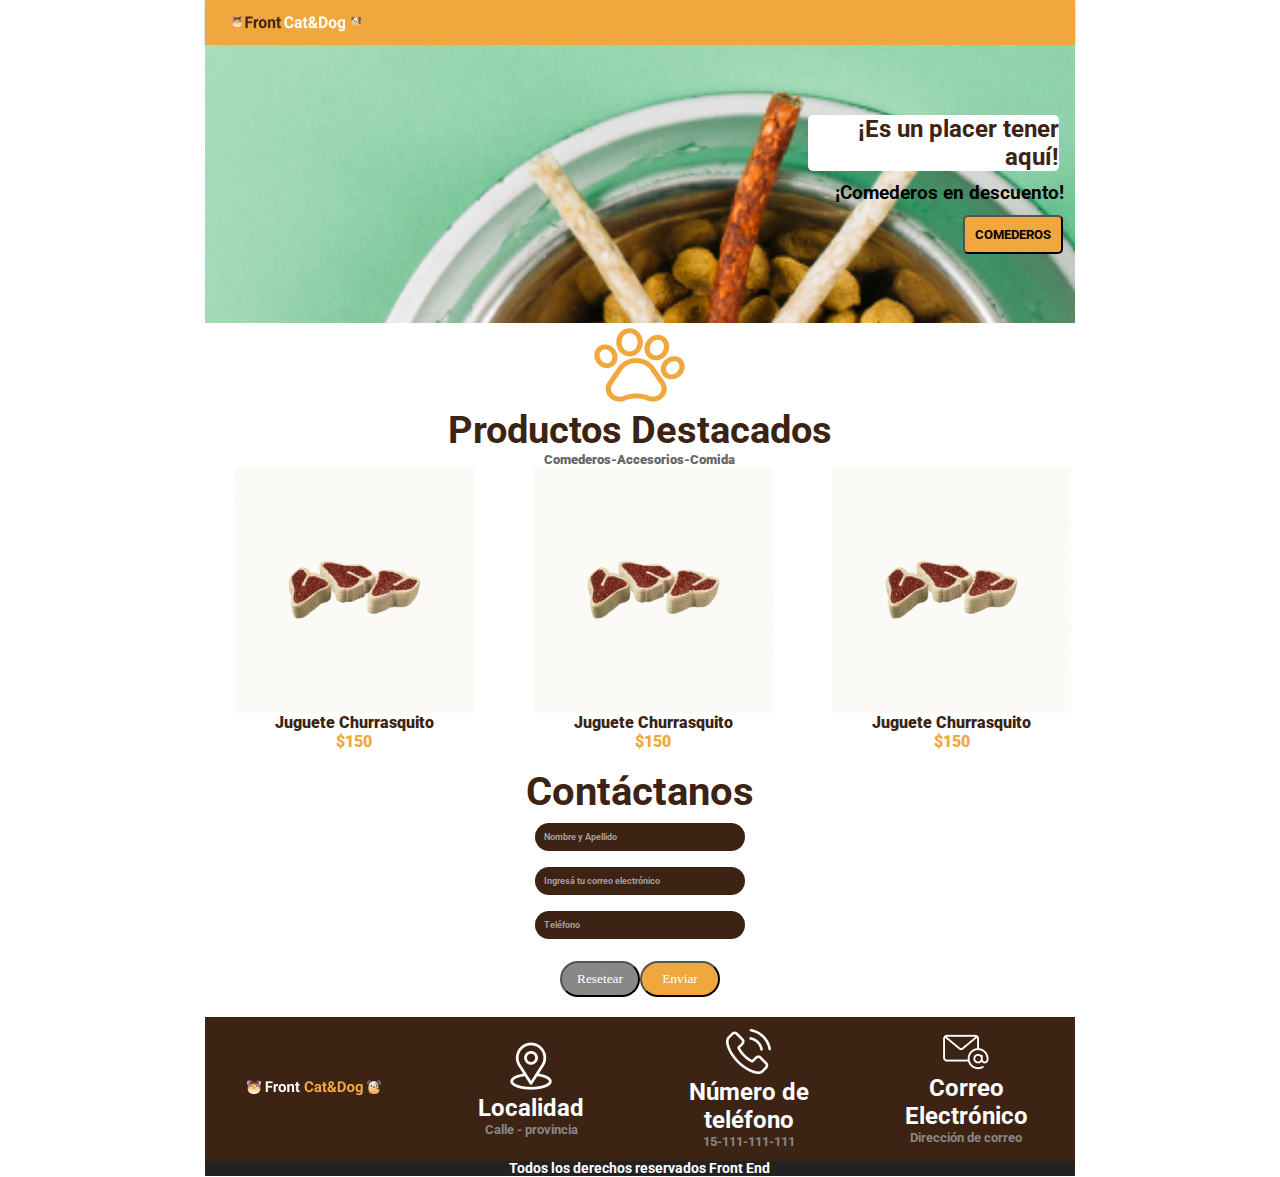
==== commit 527f81b0: "Subo las respuestas de la consigna de la clase 15 de FrontEND" ====
--- a/index.html
+++ b/index.html
@@ -5,103 +5,183 @@
     <meta charset="UTF-8">
     <meta http-equiv="X-UA-Compatible" content="IE=edge">
     <meta name="viewport" content="width=device-width, initial-scale=1.0">
-    <title>Clase 14 de Front End</title>
-    <link rel="stylesheet" href="./styles/styles.css">
-    <!-- Fonts -->
+    <title>Clase número 15</title>
+    <link rel="stylesheet" href="styles/styles.css">
     <link rel="preconnect" href="https://fonts.googleapis.com">
     <link rel="preconnect" href="https://fonts.gstatic.com" crossorigin>
-    <link
-        href="https://fonts.googleapis.com/css2?family=Roboto:ital,wght@0,100;0,300;0,400;0,500;0,700;0,900;1,100;1,300;1,400;1,500;1,700;1,900&display=swap"
-        rel="stylesheet">
-    <!-- End of Fonts -->
-    <!-- Beggining Icons -->
-    <script src="https://kit.fontawesome.com/f1ca4cd181.js" crossorigin="anonymous"></script>
-    <!-- End Icons -->
+    <link href="https://fonts.googleapis.com/css2?family=Roboto:wght@100&display=swap" rel="stylesheet">
 </head>
 
 <body>
-    <div class="page-content">
-        <header>
-            <div class="top-bar">
-                <h3>Descuentos 20%</h3>
+
+    <header>
+        <div class="header">
+            <img  width="154px"
+            height="35px" src="./img/logo_scan.png" alt="Foto de la Pet Shop">
+        </div>
+
+    </header>
+
+    <main class="main">
+
+        <div class="middle">
+            <h2>¡Es un placer tener aquí!</h2>
+        </div>
+        <div class="middle-2">
+            <h3>¡Comederos en descuento!</h3>
+        </div>
+        <div class="middle-3">
+            <button>COMEDEROS</button>
+        </div>
+
+    </main>
+
+    <section>
+
+        <div class="lower">
+
+            <div class="lower-2">
+                <img src="./img/little-paw.png" alt="Foto de una huella de perro">
+
             </div>
-            <div class="bottom-bar">
-                <h1>Card Super Heroes</h1>
+            <div class="lower-2">
+
+                <h1>Productos Destacados</h1>
+
             </div>
-            <div class="shadow"></div>
-        </header>
-        <main>
-            <div class="wrapper">
-                <img class="background" src="./img/pic-fondo-batman.png" alt="">
-                <img class="heart" src="./img/heart-little.png" alt="">
-                <img class="superhero" src="./img/batman-frente.png" alt="">
-                <h2>Batman</h2>
-                <p>Batman (conocido inicialmente como<br>
-                    Bat-Man) es un personaje creado por los<br>
-                    estadounidenses Bob Kane y Bill Finger, y<br>
-                    propiedad de DC Comics. Apareció por<br>
-                    primera vez en la historia titulada «El caso<br>
-                    del sindicato químico» de la revista Detective<br>
-                    Comics N.º 27, lanzada por la editorial<br>
-                    National Publications el 30/3/1939.</p>
-                <button>Ver mas</button>
-                <div class="mini-shadow"></div>
-            </div>
-            <div class="wrapper">
-                <img class="background" src="./img/pic-fondo-marvel-wo.png" alt="">
-                <img class="heart" src="./img/heart-little.png" alt="">
-                <img class="superhero" src="./img/wonder-front.png" alt="">
-                <h2>Mujer Maravilla</h2>
-                <p>Es una superheroína creada por William<br>
-                    Moulton Marston para la editorial DC<br>
-                    Comics. Es una princesa guerrera de las<br>
-                    Amazonas, pueblo ficticio basado en el de<br>
-                    las amazonas de la mitología griega. En su<br>
-                    tierra natal es conocida como la princesa<br>
-                    Diana de Temiscira pero fuera de esta utiliza<br>
-                    la identidad secreta de Diana Prince. </p>
-                <button>Ver mas</button>
-                <div class="mini-shadow"></div>
-            </div>
-            <div class="wrapper">
-                <img class="background" src="./img/pic-fondo-superman.png" alt="">
-                <img class="heart" src="./img/heart-little.png" alt="">
-                <img class="superhero" src="./img/superman-front.png" alt="">
-                <img class="superhero hidden" src="img/superman2.png" alt="">
-                <h2>Superman</h2>
-                <p>Es un superhéroe que apareció por primera<br>
-                    vez en los cómics estadounidenses<br>
-                    publicados por DC Comics.<br>
-                    ​El personaje fue creado por el escritor<br>
-                    estadounidense Jerry Siegel y el artista<br>
-                    canadiense Joe Shuster en 1933 cuando<br>
-                    ambos se encontraban viviendo en<br>
-                    Cleveland, Ohio. </p>
-                <button>Ver mas</button>
-                <div class="mini-shadow"></div>
-            </div>
-            <div class="wrapper hidden harley">
-                <img class="background" src="./img/pic-fondo-harley.png" alt="">
-                <img class="heart" src="./img/heart-little.png" alt="">
-                <img class="superhero" src="./img/harley-front.png" alt="">
-                <h2>Harley Quinn</h2>
-                <p>Harley Quinn es un personaje ficticio creado<br>
-                    por los estadounidenses Paul Dini y Bruce<br>
-                    Timm para la editorial DC Comics. Quinn<br>
-                    hizo su debut en el vigésimo-segundo<br>
-                    episodio de Batman: la serie animada, «El<br>
-                    favor del Joker», en septiembre de 1992 y se<br>
-                    convirtió en una villana recurrente en la serie.</p>
-                <button>Ver mas</button>
-                <div class="mini-shadow"></div>
-            </div>
-            <div class="plus">+</div>
-        </main>
+
+        </div>
+
+    </section>
+
+    <section>
+
+        <div class="lower-2">
+
+            <span>Comederos</span>
+            <span>-</span>
+            <span>Accesorios</span>
+            <span>-</span>
+            <span>Comida</span>
+
+        </div>
+
+    </section>
+
+    <div class="lower-products">
+
+
+        <div class="products">
+
+            <img src="./img/churrasquito.png" alt="Churrasco para perro">
+
+            <p class="toy">Juguete Churrasquito</p>
+            <p class="price">$150</p>
+
+
+
+        </div>
+        <div class="products">
+            <img src="./img/churrasquito.png" alt="Churrasco para perro">
+
+            <p class="toy">Juguete Churrasquito</p>
+            <p class="price">$150</p>
+
+        </div>
+        <div class="products">
+            <img src="./img/churrasquito.png" alt="Churrasco para perro">
+
+            <p class="toy">Juguete Churrasquito</p>
+            <p class="price">$150</p>
+
+
+        </div>
+
+
     </div>
+
+    <div class="form">
+        <h4>Contáctanos</h4>
+
+        <div class="form-boxes">
+
+            <p class="form-boxes-text">Nombre y Apellido</p>
+
+
+
+
+        </div>
+        <div class="form-boxes">
+            <p class="form-boxes-text">Ingresá tu correo electrónico</p>
+
+        </div>
+        <div class="form-boxes">
+            <p class="form-boxes-text">Teléfono</p>
+
+
+        </div>
+
+
+    </div>
+
+    <div class="botones">
+        <button class="reset">Resetear</button>
+        <button class="submit">Enviar</button>
+
+
+    </div>
+
+    <div class="bottom">
+
+        <div class="bottom-inside">
+            <img src="./img/logo-top-left-corner.png" alt="Logo del website">
+        </div>
+
+
+        <div class="bottom-inside">
+            <img src="./img/location-logo-footer.jpg" alt="Localidad">
+            <h2 class="bottom-inside-text-2">Localidad</h2>
+            <p class="bottom-inside-text">Calle - provincia</p>
+
+
+
+        </div>
+        <div class="bottom-inside">
+            <img src="./img/phone-footer-logo.jpg" alt="Número de teléfono">
+
+            <h2 class="bottom-inside-text-2">Número de teléfono
+
+            </h2>
+            <p class="bottom-inside-text">15-111-111-111</p>
+
+
+
+
+
+        </div>
+
+        <div class="bottom-inside">
+
+            <img src="./img/e-mail-logo-footer.jpg" alt="">
+
+            <h2 class="bottom-inside-text-2">Correo Electrónico</h2>
+            <p class="bottom-inside-text">Dirección de correo</p>
+
+
+
+
+
+        </div>
+
+
+    </div>
+
     <footer>
-        <p>Todos los derechos reservados a FRONT END 1</p>
-        <i class="fab fa-github"></i>
+
+        <p>Todos los derechos reservados Front End</p>
+
     </footer>
+
 </body>
 
 </html>--- a/styles/styles.css
+++ b/styles/styles.css
@@ -1,265 +1,240 @@
 * {
-    box-sizing: border-box;
     margin: 0;
     padding: 0;
-}
-
-h1, h2, h3, h4, h5, h6, p {
-    font-family: 'Roboto', sans-serif;
-    font-weight: 400;
-}
-
-h1 {
-    font-size: 22px;
-}
-
-h2 {
-    font-size: 17px;
-    font-weight: 500;
+    box-sizing: border-box;
+}
+
+body {
+    width: 100vw;
+}
+
+/* font-family: 'Roboto', sans-serif; */
+
+div.header {
+    display: flex;
+    justify-content: space-between;
+    background: #F0A83E;
+    box-shadow: 0px 1px 3px rgb(0 0 0 / 25%);
+    padding-left: 13px;
+    padding-top: 6px;
+    align-content: center;
+    flex-flow: wrap;
+    padding-bottom: 4px;
+}
+
+.main {
+    width: 100%;
+    background-image: url(../img/main-pic-food-square.png);
+    height: 278px;
+    background-repeat: no-repeat;
+    background-size: cover;
+    display: flex;
+    flex-direction: column;
+    justify-content: center;
+    align-items: flex-end;
+}
+
+.middle {
+    width: 251px;
+    font-family: Roboto;
+    font-style: normal;
+    font-weight: normal;
+    font-size: 1rem;
+    text-align: right;
+    color: #3C2313;
+    background-color: white;
+    border-radius: 5px;
+    margin-right: 16px;
+}
+
+.middle-2 {
+    font-family: Roboto;
+    font-style: normal;
+    font-weight: normal;
+    font-size: 1rem;
+    padding: 11px;
+}
+
+.middle-3>button {
+    background: #F0A83E;
+    border-radius: 5px;
+    font-family: Roboto;
+    font-style: normal;
+    font-weight: 700;
+    margin-right: 12px;
+    padding: 10px;
+}
+
+.lower {
+    display: flex;
+    flex-direction: column;
+    height: auto;
+    align-items: center;
+    font-family: Roboto;
+    font-style: normal;
+    color: #3C2313;
+    font-size: 1.2rem;
+}
+
+.lower-2 {
+    display: flex;
+    flex-direction: row;
+    justify-content: center;
+}
+
+span {
+    font-family: Roboto;
+    font-style: normal;
+    font-weight: 900;
+    font-size: 13px;
+    line-height: 15px;
+    color: #666666;
+}
+
+.products {
+    display: flex;
+    flex-direction: column;
+    justify-content: center;
+    align-items: center;
+}
+
+p.toy {
+    font-family: Roboto;
+    font-style: normal;
+    font-weight: 900;
+    font-size: 1rem;
+    color: #3C2313;
+}
+
+p.price {
+    font-family: Roboto;
+    font-style: normal;
+    font-weight: 900;
+    font-size: 1rem;
+    color: #F0A83E;
+}
+
+footer {
+    font-family: Roboto;
+    font-weight: bold;
+    font-size: 0.9rem;
+    line-height: 15px;
+    background-color: #222222;
+    color: white;
     text-align: center;
-    text-transform: uppercase;
-}
-
-h3 {
-    font-size: 15px;
-    font-weight: 500;
-}
-
-p {
-    font-size: 11px;
-}
-
-img {
+}
+
+.bottom {
+    display: flex;
+    background: #3C2313;
+    flex-direction: column;
+    align-items: center;
+}
+
+.bottom-inside {
+    margin: 12px;
     width: 100%;
-}
-
-.hidden {
-    display: none;
-}
-
-/*****************
-***** HEADER *****
-*****************/
-
-header > * {
-    padding-left: 24px;
-}
-
-.top-bar {
-    align-items: flex-end;
-    background-color:#D1891C;
-    color:#000;
-    display: flex;
-    height: 19px;
-}
-
-.bottom-bar {
-    align-items: center;
-    background-color:#00669F;
-    color:#FFF;
-    display: flex;
-    height: 44px;
-}
-
-.shadow {
-    background: linear-gradient(#C0C0C0,#FFF);
-    height: 4px;
-}
-
-html, body {
-    height: 100%;
-}
-
-.page-content {
-    min-height: 100%;
-    margin-bottom: -44px;
-}
-
-/*****************
-****** MAIN ******
-*****************/
-
-main {
-    background-color: #FFF;
-    color: #333333;
-    display: flex;
-    flex-wrap: wrap;
+    text-align: center;
+}
+
+.bottom-inside-text-2 {
+    font-family: Roboto;
+    font-size: 1.5rem;
+    color: #FFFFFF;
+}
+
+.bottom-inside-text {
+    left: calc(50% - 95px/2 + 14.5px);
+    bottom: 241px;
+    font-family: Roboto;
+    font-style: normal;
+    font-weight: bold;
+    font-size: 13px;
+    line-height: 15px;
+    color: #8A8787;
+}
+
+h4 {
+    font-family: Roboto;
+    font-size: 40px;
+    color: #3C2313;
+    text-align: center;
+    margin-top: 17px;
+}
+
+.form {
+    display: flex;
+    flex-direction: column;
+    align-items: center;
+    margin-bottom: 14px;
+}
+
+.form-boxes {
+    background: #3C2313;
+    width: 210px;
+    border-radius: 15px;
+    margin: 8px;
+    padding: 9px
+}
+
+.form-boxes-text {
+    font-family: Roboto;
+    font-weight: bold;
+    font-size: 9px;
+    color: #AB9C9C;
+}
+
+.botones {
+    display: flex;
+    flex-direction: row;
     justify-content: space-evenly;
-    padding-bottom: 64px;
-    padding-top: 12px;
-}
-
-.wrapper {
-    background-color: #F3F3F3;
-    border-top-left-radius: 20px;
-    border-top-right-radius: 20px;
-    margin-left: 32px;
-    margin-right: 32px;
-    margin-bottom: 48px;
-    height: 406px;
-    position: relative;
-    text-align: center;
-    width: 250px;
-}
-
-.wrapper p {
-    line-height: 12px;
-    margin-left: 14px;
-    margin-right: 14px;
-    margin-top: 14px;
-    text-align: left;
-}
-
-button {
-    background-color:#00669F;
-    border: 1px solid #00669F;
-    border-radius: 3px;
-    color:#FFF;
-    display: inline-block;
-    font-weight: 100;
-    font-size: 10px;
-    margin-top: 12px;
     margin-bottom: 20px;
-    padding-bottom: 10px;
-    padding-top: 10px;
-    width: 100px;
-}
-
-.background {
-    margin-bottom: 54px;
-    border-top-left-radius: 20px;
-    border-top-right-radius: 20px;
-}
-
-.superhero {
-    border-radius: 50%;
-    left: 50%;
-    margin-left: -55px;
-    position: absolute;
-    top: 94px;
-    width: 110px;
-}
-
-.heart {
-    top: 14px;
-    left: 19px;
-    position: absolute;
-    width: 20px;
-}
-
-.plus {
-    background-color: #00669F;
-    border: 5px solid #00669F;
-    border-radius: 50%;
-    color:#FFF;
-    font-size: 24px;
-    font-weight: 700;
-    padding: 4.5px 11px;
-    position: absolute;
-    top: 482px;
-    right: 32px;
-}
-
-.mini-shadow {
-    background: linear-gradient(#C6C6C6,#FFF);
-    height: 2.55px;
-}
-
-/*****************
-***** FOOTER *****
-*****************/
-
-footer {
-    background-color:#00669F;
-    color:#FFF9F9;
-    display: flex;
-    justify-content: center;
-    align-items: center;
-    height: 44px;
-    position: relative;
-    text-align: center;
-}
-
-.fa-github {
-    filter: contrast(400%);
-    height: 19px;
-    margin-top: -10px;
-    position: absolute;
-    right: 24px;
-    top: 50%;
-    width: 70px;
-}
-
-/**********************
-***** BREAKPOINTS *****
-**********************/
-
-@media (min-width:645px) {
-    
-    main {
-        padding-top: 24px;
-        padding-bottom: 36px;
-    }
-
-    .hidden {
-        display: inline-block;
-    }
-
-    .harley > p {
-        padding-bottom: 10px;
-    }
-
-    main {
+}
+
+.reset {
+    border-radius: 25px;
+    width: 80px;
+    height: 4vh;
+    background: #8A8787;
+    font-family: romo;
+    color: white;
+}
+
+.submit {
+    border-radius: 25px;
+    width: 80px;
+    height: 4vh;
+    background: #F0A83E;
+    font-family: romo;
+    color: white;
+}
+
+.main-pic-food {
+    width: 100%;
+}
+
+@media (min-width:950px) {
+    .botones {
+        display: flex;
+        flex-direction: row;
+        justify-content: center;
+        margin-bottom: 20px;
+    }
+    body {
+        width: 68%;
+        margin-left: auto;
+        margin-right: auto;
+    }
+    .lower-products {
+        width: 103%;
+        display: flex;
+        flex-flow: wrap;
         justify-content: space-around;
     }
-
-    .wrapper {
-        margin-left: 0;
-        margin-right: 0;
-        margin-bottom: 60px;
-    }
-
-    .plus {
-        top: 508px;
-        right: 8px;
-    }
-}
-
-@media (min-width:767px) {
-    main {
-        justify-content: space-evenly;
-    }
-    .wrapper {
-        margin-left: 62px;
-        margin-right: 62px;
-    }
-}
-
-@media (min-width:1513px) {
-    main {
+    .bottom {
+        display: flex;
+        background: #3C2313;
+        flex-direction: row;
         align-items: center;
-        height: 93vh;
-    }
-    .plus{
-        top: 50%;
-        margin-top: -23px;
-    }
-}
-
-@media (min-width: 1700px) {
-    .plus{
-        right: 1.5%;
-    }
-}
-
-@media (min-width: 1800px) {
-    .plus{
-        right: 2%;
-    }
-}
-
-@media (min-width: 1880px) {
-    .plus{
-        right: 2.5%;
     }
 }